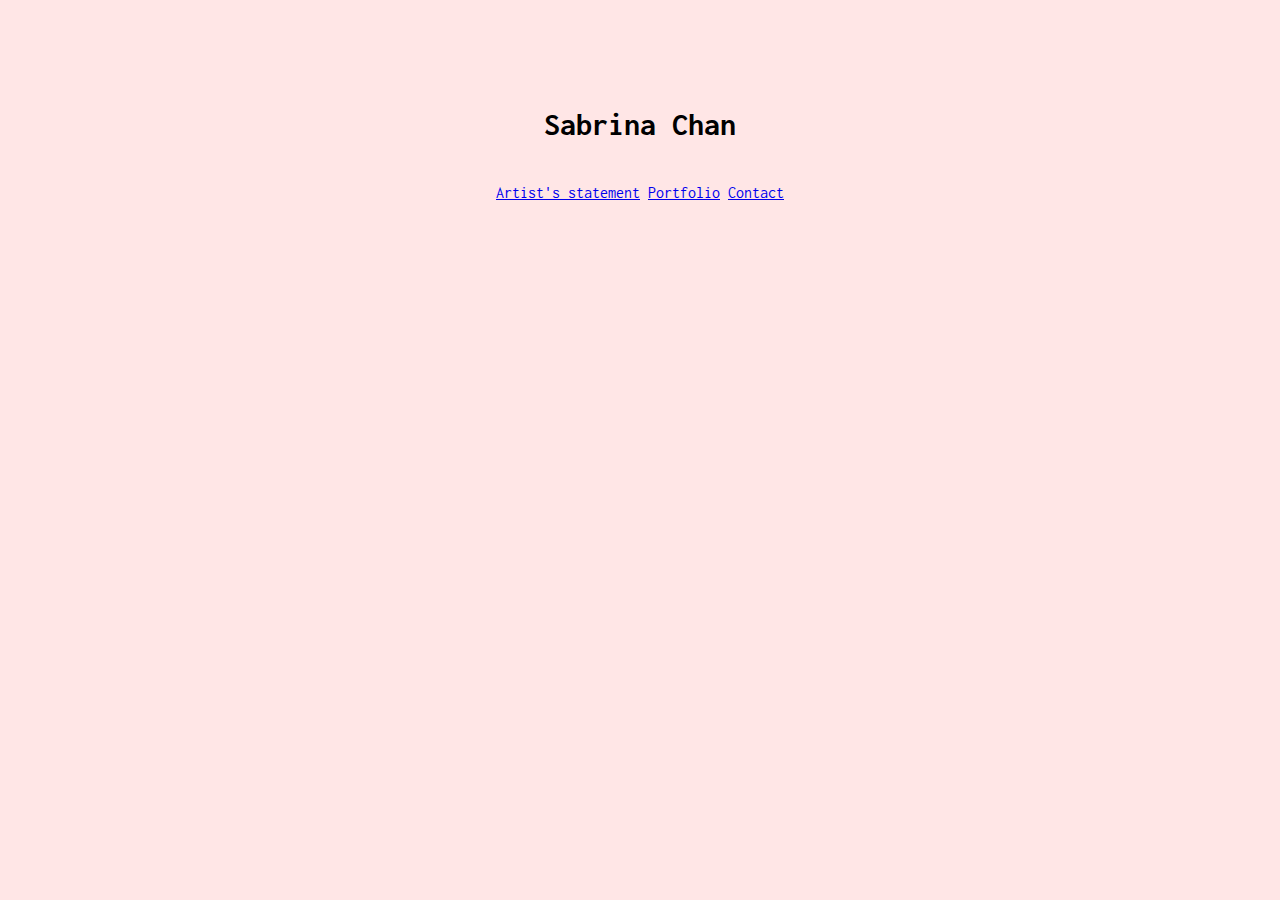
==== index.html @ 7e1d06e2 "Portfolio Items" ====
<!DOCTYPE html>
<html lang="en" dir="ltr">
  <head>
    <meta charset="utf-8">
    <link rel="stylesheet" type="text/css" href="css/main.css">
    <title>Your Name</title>
  </head>
  <body>
  <h1>Sabrina Chan</h1>
  <a href="statement.html">Artist's statement</a>
  <a href="portfolio.html">Portfolio</a>
  <a href="contact.html">Contact</a>
  </body>

</html>
---- css/main.css ----
@import url('https://fonts.googleapis.com/css?family=Inconsolata');

body {
  margin: 30px auto;
  max-width: 1000px;
  font-family: "Helvetica", "Arial", sans-serif;
  line-height: 1.5;
  padding: 30px 20px;
  text-align: center;
  background-color: #ffe6e6;
  font-family: 'Inconsolata', monospace;

}

h1 {
  padding: 20px 0px 10px 0px;
}

/* Centers images */

img {
  display: block;
  margin: 0px auto;
  text-align: center;
}

/* mouse over link */
  a:hover {
      color: hotpink;
    }
    
.portfolio-item {
  margin-top: 60px;
  padding:40px;
  background-color: white;
}

.statement-item {
  margin-top: 60px;
  padding:40px;
  background-color: white;
}
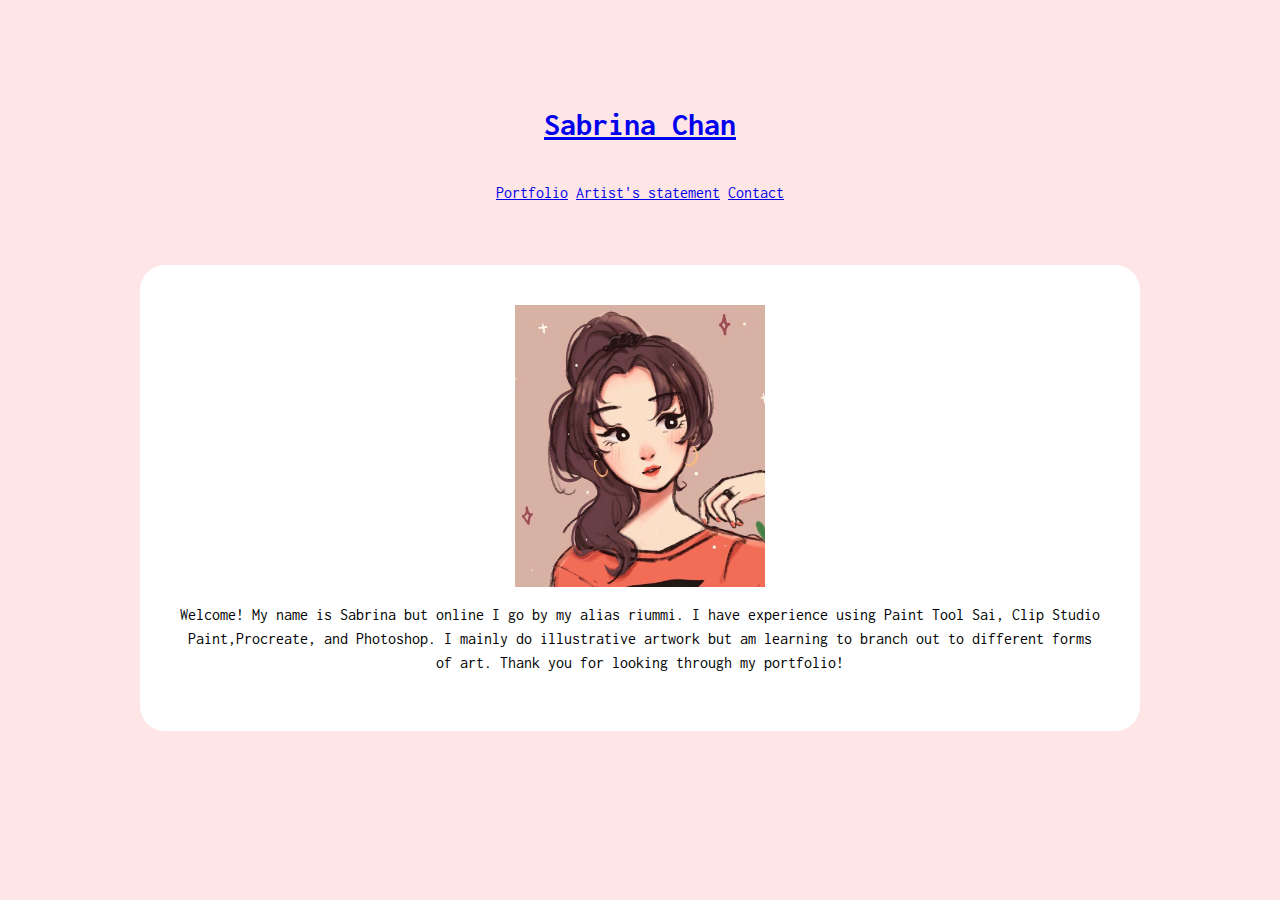
==== commit 2a56eebe: "finishing touches index pg" ====
--- a/index.html
+++ b/index.html
@@ -6,10 +6,21 @@
     <title>Your Name</title>
   </head>
   <body>
-  <h1>Sabrina Chan</h1>
+  <h1> <a href="index.html">Sabrina Chan</a></h1>
+  <a href="portfolio.html">Portfolio</a>
   <a href="statement.html">Artist's statement</a>
-  <a href="portfolio.html">Portfolio</a>
   <a href="contact.html">Contact</a>
+
+  <div class="portfolio-item">
+    <div class="profile-image">
+      <img src="images/profile image.jpg" width="250"></div>
+      <div class="profile-text">
+      <p>Welcome! My name is Sabrina but online I go by my alias riummi. I have experience using Paint Tool Sai, Clip Studio Paint,Procreate, and Photoshop. I mainly do illustrative artwork but am learning to branch out to different forms of art. Thank you for looking through my portfolio!</p>
+
+    </div>
+  </div>
+
+
   </body>
 
 </html>
--- a/css/main.css
+++ b/css/main.css
@@ -29,15 +29,21 @@
   a:hover {
       color: hotpink;
     }
-    
+
 .portfolio-item {
+  border-radius: 25px;
   margin-top: 60px;
   padding:40px;
   background-color: white;
 }
 
 .statement-item {
+  border-radius: 25px;
   margin-top: 60px;
   padding:40px;
   background-color: white;
 }
+
+.profile-image {
+  align: left;
+}
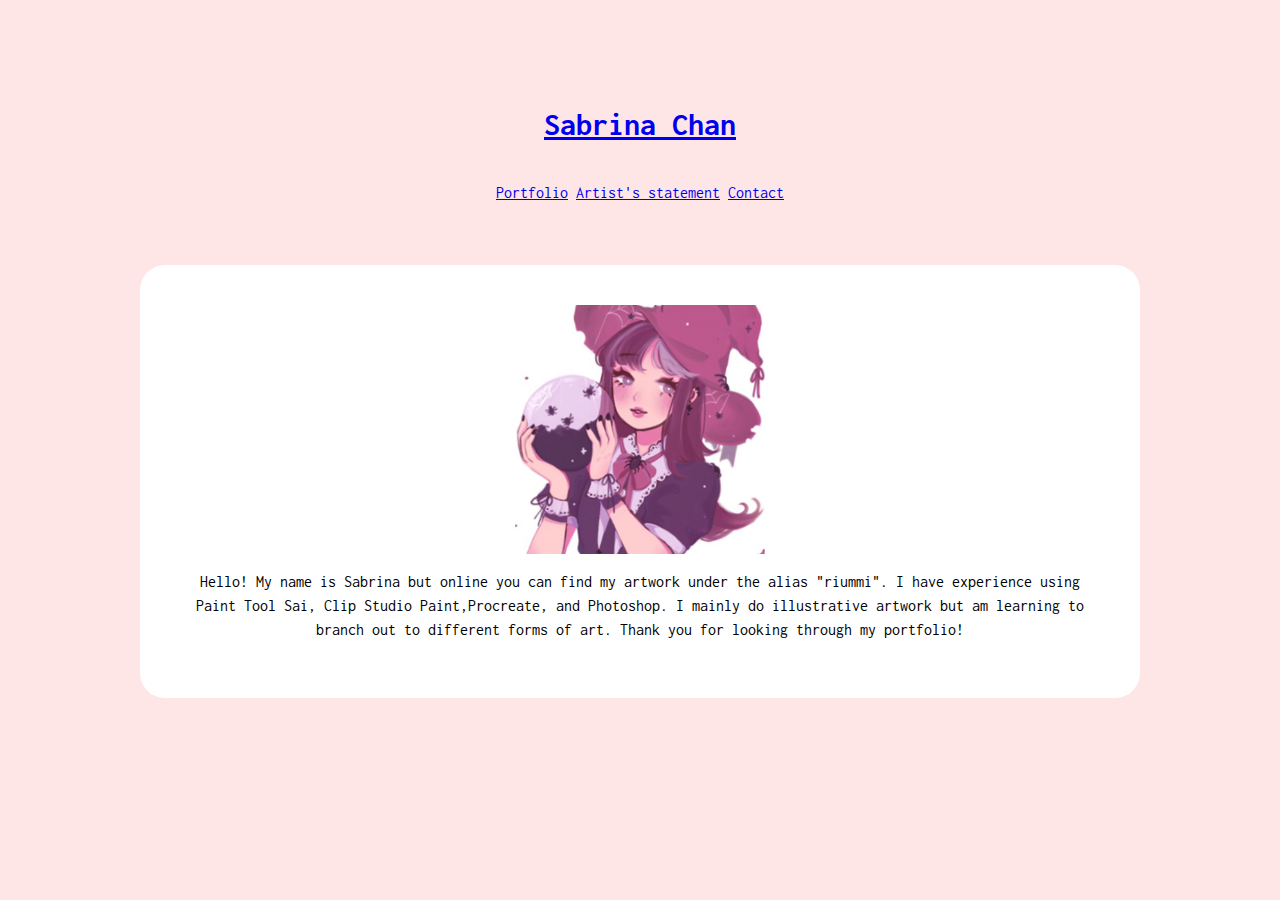
==== commit 138ef31b: "art75" ====
--- a/index.html
+++ b/index.html
@@ -13,9 +13,9 @@
 
   <div class="portfolio-item">
     <div class="profile-image">
-      <img src="images/profile image.jpg" width="250"></div>
+      <img src="images/spidr_pfp.png" width="250"></div>
       <div class="profile-text">
-      <p>Welcome! My name is Sabrina but online I go by my alias riummi. I have experience using Paint Tool Sai, Clip Studio Paint,Procreate, and Photoshop. I mainly do illustrative artwork but am learning to branch out to different forms of art. Thank you for looking through my portfolio!</p>
+      <p>Hello! My name is Sabrina but online you can find my artwork under the alias "riummi". I have experience using Paint Tool Sai, Clip Studio Paint,Procreate, and Photoshop. I mainly do illustrative artwork but am learning to branch out to different forms of art. Thank you for looking through my portfolio!</p>
 
     </div>
   </div>
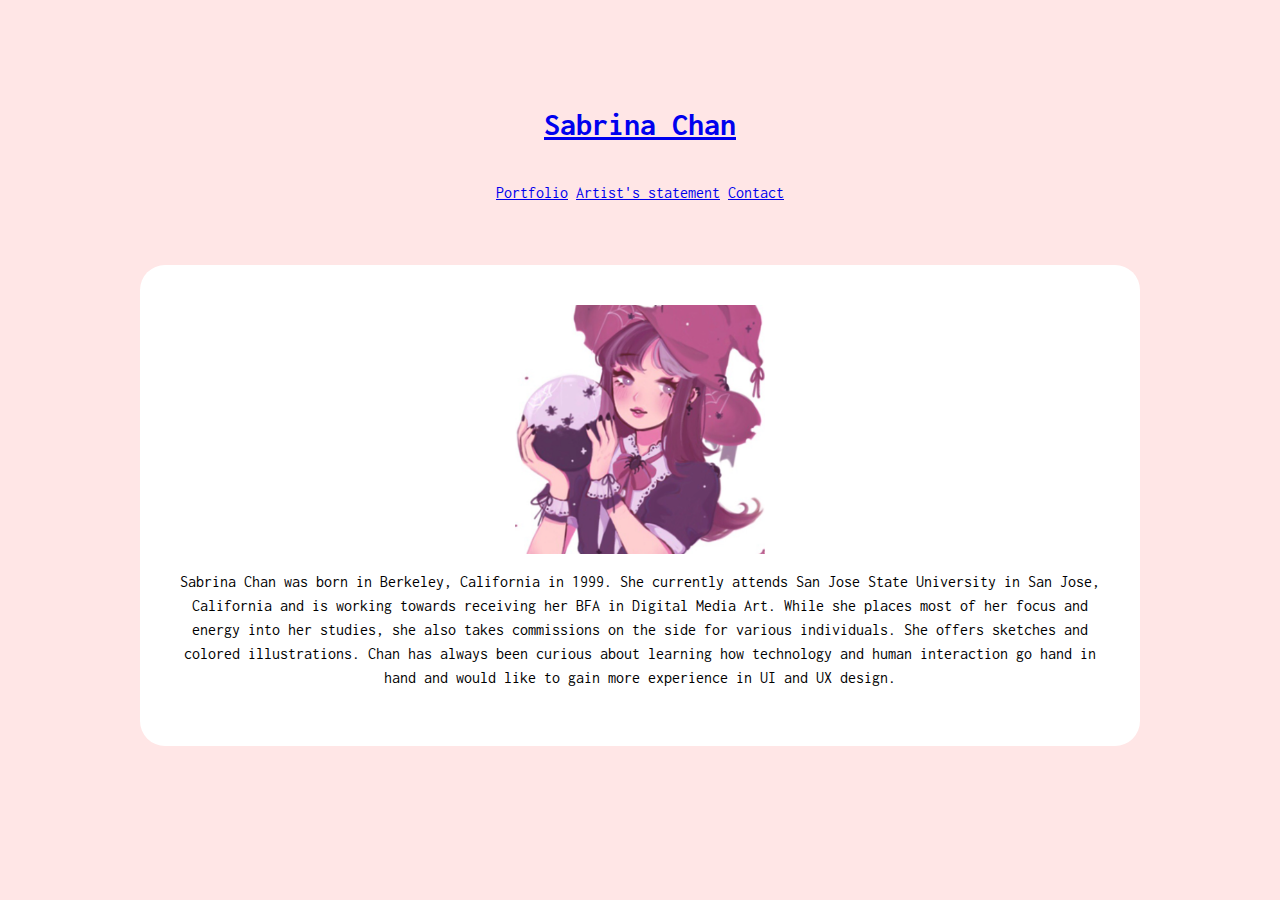
==== commit 96254f0f: "for class" ====
--- a/index.html
+++ b/index.html
@@ -1,11 +1,13 @@
 <!DOCTYPE html>
 <html lang="en" dir="ltr">
-  <head>
-    <meta charset="utf-8">
-    <link rel="stylesheet" type="text/css" href="css/main.css">
-    <title>Your Name</title>
-  </head>
-  <body>
+
+<head>
+  <meta charset="utf-8">
+  <link rel="stylesheet" type="text/css" href="css/main.css">
+  <title>Main</title>
+</head>
+
+<body>
   <h1> <a href="index.html">Sabrina Chan</a></h1>
   <a href="portfolio.html">Portfolio</a>
   <a href="statement.html">Artist's statement</a>
@@ -14,13 +16,15 @@
   <div class="portfolio-item">
     <div class="profile-image">
       <img src="images/spidr_pfp.png" width="250"></div>
-      <div class="profile-text">
-      <p>Hello! My name is Sabrina but online you can find my artwork under the alias "riummi". I have experience using Paint Tool Sai, Clip Studio Paint,Procreate, and Photoshop. I mainly do illustrative artwork but am learning to branch out to different forms of art. Thank you for looking through my portfolio!</p>
+    <div class="profile-text">
+      <p>Sabrina Chan was born in Berkeley, California in 1999. She currently attends San Jose State University in San Jose, California and is working towards receiving her BFA in Digital Media Art. While she places most of her focus and energy into
+        her studies, she also takes commissions on the side for various individuals. She offers sketches and colored illustrations. Chan has always been curious about learning how technology and human interaction go hand in hand and would like to
+        gain more experience in UI and UX design.</p>
 
     </div>
   </div>
 
 
-  </body>
+</body>
 
 </html>
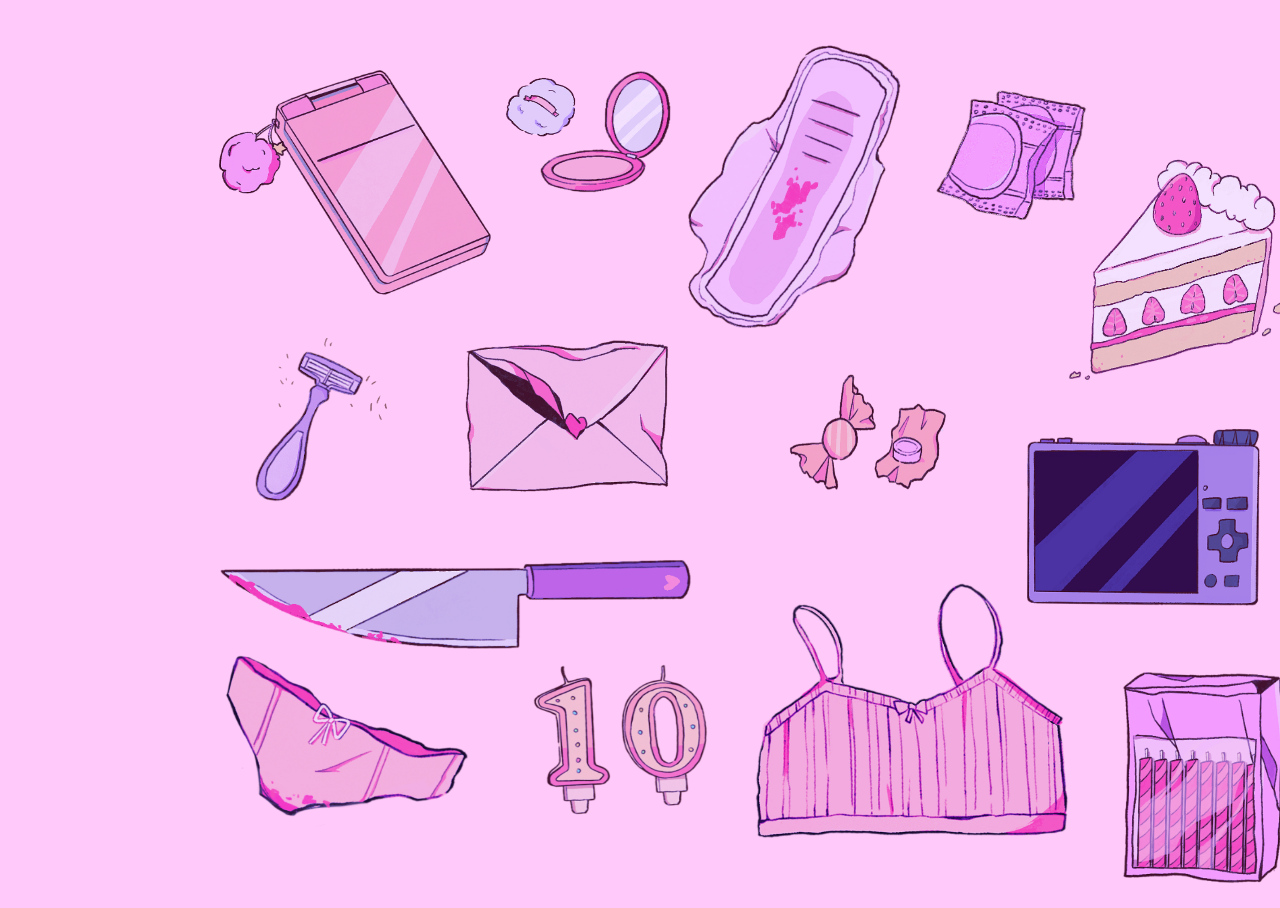
==== commit 1903e3da: "new project" ====
--- a/index.html
+++ b/index.html
@@ -1,30 +1,350 @@
 <!DOCTYPE html>
-<html lang="en" dir="ltr">
-
+<html>
 <head>
-  <meta charset="utf-8">
-  <link rel="stylesheet" type="text/css" href="css/main.css">
-  <title>Main</title>
+  <meta charset="UTF-8">
+  
+      <!-- <script language="javascript" type="text/javascript" src="../lib/p5.clickable.js"></script>
+  <script language="javascript" src="../lib/scenemanager.js"></script>
+  <script language="javascript" src="../lib/p5.sound.js"></script>
+	<script language="javascript" src="../lib/p5.play.js"></script> -->
+
+
+
+  <style>
+
+  body {background-color: #ffc9f9;}
+
+  .center {
+    display: block;
+    margin-left: auto;
+    margin-right: auto;
+    width: 50%;
+  }
+
+
+  .container {
+    position: relative;
+    width: 50%;
+  }
+
+  .phone {
+    display: block;
+    width: 300px;
+    height: 250px;
+    position: absolute;
+    left: 200px;
+    top: 50px;
+  }
+
+  .makeup {
+    display: block;
+    width: 190px;
+    height: 140px;
+    position: absolute;
+    left: 490px;
+    top: 50px;
+  }
+
+  .pad {
+    display: block;
+    width: 270px;
+    height: 340px;
+    position: absolute;
+    left: 650px;
+    top: 20px;
+  }
+
+  .three {
+    display: block;
+    width: 200px;
+    height: 200px;
+    position: absolute;
+    left: 900px;
+    top: 50px;
+  }
+
+  .cake {
+    display: block;
+    width: 270px;
+    height: 260px;
+    position: absolute;
+    left: 1050px;
+    top: 130px;
+  }
+
+  .razor {
+    display: block;
+    width: 170px;
+    height: 190px;
+    position: absolute;
+    left: 230px;
+    top: 320px;
+  }
+
+  .letter {
+    display: block;
+    width: 240px;
+    height: 190px;
+    position: absolute;
+    left: 440px;
+    top: 310px;
+  }
+
+  .candy {
+    display: block;
+    width: 190px;
+    height: 170px;
+    position: absolute;
+    left: 770px;
+    top: 350px;
+  }
+
+  .camera {
+    display: block;
+    width: 270px;
+    height: 220px;
+    position: absolute;
+    left: 1000px;
+    top: 400px;
+  }
+
+  .knife {
+    display: block;
+    width: 500px;
+    height: 140px;
+    position: absolute;
+    left: 200px;
+    top: 530px;
+  }
+
+  .underwear {
+    display: block;
+    width: 280px;
+    height: 200px;
+    position: absolute;
+    left: 200px;
+    top: 630px;
+  }
+
+  .candles {
+    display: block;
+    width: 210px;
+    height: 185px;
+    position: absolute;
+    left: 510px;
+    top: 640px;
+  }
+
+  .one {
+    display: block;
+    width: 350px;
+    height: 290px;
+    position: absolute;
+    left: 730px;
+    top: 560px;
+  }
+
+  .box {
+    display: block;
+    width: 200px;
+    height: 260px;
+    position: absolute;
+    left: 1100px;
+    top: 640px;
+  }
+
+
+  .overlay {
+    position: absolute;
+    top: 0;
+    bottom: 0;
+    left: 0;
+    right: 0;
+    height: 890px;
+    width: 180px;
+    opacity: 0;
+    background-color: rgba(255, 102, 153, 0.6);
+    transition: .5s ease;
+  }
+
+  .overlay2 {
+    position: absolute;
+    top: 0;
+    bottom: 0;
+    left: 1320px;
+    height: 890px;
+    width: 180px;
+    opacity: 0;
+    background-color: rgba(255, 102, 153, 0.6);
+    transition: .5s ease;
+  }
+
+
+  .container:hover .overlay {
+    opacity: 1;
+  }
+
+  .container:hover .overlay2 {
+    opacity: 1;
+  }
+
+  .text {
+    color: white;
+    font-size: 15px;
+    position: absolute;
+    top: 50%;
+    left: 50%;
+    -webkit-transform: translate(-50%, -50%);
+    -ms-transform: translate(-50%, -50%);
+    transform: translate(-50%, -50%);
+    text-align: center;
+  }
+</style>
 </head>
-
 <body>
-  <h1> <a href="index.html">Sabrina Chan</a></h1>
-  <a href="portfolio.html">Portfolio</a>
-  <a href="statement.html">Artist's statement</a>
-  <a href="contact.html">Contact</a>
-
-  <div class="portfolio-item">
-    <div class="profile-image">
-      <img src="images/spidr_pfp.png" width="250"></div>
-    <div class="profile-text">
-      <p>Sabrina Chan was born in Berkeley, California in 1999. She currently attends San Jose State University in San Jose, California and is working towards receiving her BFA in Digital Media Art. While she places most of her focus and energy into
-        her studies, she also takes commissions on the side for various individuals. She offers sketches and colored illustrations. Chan has always been curious about learning how technology and human interaction go hand in hand and would like to
-        gain more experience in UI and UX design.</p>
-
+
+  <div class="container">
+    <img src="assets/two.png" alt="Avatar" class="phone">
+    <div class="overlay">
+      <div class="text">If a child is being or has been sexually abused online, they might:
+
+spend a lot more or a lot less time than usual online, texting, gaming or using social media
+seem distant, upset or angry after using the internet or texting
+be secretive about who they're talking to and what they're doing online or on their mobile phone
+have lots of new phone numbers, texts or email addresses on their mobile phone, laptop or tablet.</div>
+    </div>
+  </div>
+
+  <div class="container">
+    <img src="assets/makeup.png" alt="Avatar" class="makeup">
+    <div class="overlay">
+      <div class="text">Children almost never make up stories about being sexually abused. In fact victims are often revictimized in multiple ways for truthfully asserting they have been sexually abused. Perpetrators usually deny their abusive behavior. Mothers may also have reasons for not acknowledging the sexual abuse.</div>
+    </div>
+  </div>
+
+  <div class="container">
+    <img src="assets/pad.png" alt="Avatar" class="pad">
+    <div class="overlay2">
+      <div class="text">My stepfather was loud and aggressive and our house was overcrowded; this made his cruel behaviour even more unbearable, and it felt impossible to escape from. Also living with us was my step father's sister and husband; he was the first person to sexually abuse me.I still remember flashes of it to this day. At age five, my step uncle took me to the bedroom and assaulted me. There was blood on the bed, and I remember hearing so much shouting.My stepfather called the doctor, but before he arrived, my mother made sure I washed the blood away. It felt like she wanted me to get rid of any trace of what had happened.</div>
+    </div>
+  </div>
+
+  <div class="container">
+    <img src="assets/three.png" alt="Avatar" class="three">
+    <div class="overlay2">
+      <div class="text">she was dressed up “like a whore” and was
+
+ordered to act as a prostitute. She was ordered to hug and kiss the men. The scene was set up and photos taken by her torturers. These photos were spread around [the region], even in the village where Mukinem had been born. The message from the photos was clear: Look at the Prostitute! After that torture, I started continually menstruating for four months, it wouldn't stop. The eighty men who were detained with me started making sanitary pads made out of their clothes and socks and giving them to me</div>
+    </div>
+  </div>
+
+  <div class="container">
+    <img src="assets/cake.png" alt="Avatar" class="cake">
+    <div class="overlay2">
+      <div class="text">As a kid I both loved and hated birthdays. I looked forward to them as a day of cease-fire. Everyone was nice. It was as if someone had pressed pause on our regular life and we magically became a different family for the day.Walking on eggshells to make sure nothing could possibly set my father off.But throughout my birthday, despite, or perhaps because of, everyone’s overt niceness, I could never quite shake the fearful, uneasy feeling gnawing at me. A sinking feeling of dread that the day would soon be over; the magical world would shatter and everyone would be back to normal.</div>
+    </div>
+  </div>
+
+  <div class="container">
+    <img src="assets/razor.png" alt="Avatar" class="razor">
+    <div class="overlay">
+      <div class="text">He would lift up my shirt. He would also check my va-jayjay and make sure I shaved really good, and he would touch it. He was just making sure I shaved so he was just rubbing to
+see if it felt soft.</div>
+    </div>
+  </div>
+
+  <div class="container">
+    <img src="assets/letter.png" alt="Avatar" class="letter">
+    <div class="overlay">
+      <div class="text">All alone I sit and cry
+I wonder why I can't just let myself die
+
+I lay on my bed
+Covering my head
+
+The marks he leaves are red
+But inside I'm already dead
+
+I hope tonight he just falls asleep
+So here in silence I may weep
+Every day I clean and clean
+But he gets more and more mean
+
+He comes to my room
+And I feel I'm doomed
+
+I wish I could run
+Run from what he calls "fun"
+
+But the torture has just begun
+Sometimes I wish I had his gun
+
+I wish I could be alone
+Or just run from home
+
+But home is all I've ever known
+I can never be alone...
+
+He is always there
+Ready to tear
+
+And I'm always here
+Full of tears......
+
+</div>
+    </div>
+  </div>
+
+  <div class="container">
+    <img src="assets/candy.png" alt="Avatar" class="candy">
+    <div class="overlay2">
+      <div class="text">I was trafficked to Wrexham, Cornwall, Plymouth and London and forced to perform sex acts on men there. It wasn't quite a pedophile ring, More an affiliation of abusers who all knew each other. One man would give sweets or cigarettes to children who masturbated him.</div>
+    </div>
+  </div>
+
+  <div class="container">
+    <img src="assets/camera.png" alt="Avatar" class="camera">
+    <div class="overlay2">
+      <div class="text">My father drugged my sodas every night and then unclothed me while I was asleep, touched me and took photos of me. Then later on he would trade them online. He would tape me in the shower without me knowing, would be very “overly friendly” with me, gave me wedgies ALL the time, and tickled me to the point where I cried because it hurt. My father is a sick man and because of his actions he is now spending 50 stacked years in prison. I never will be able to trust my future kids alone with him… and that just tears me up inside.</div>
+    </div>
+  </div>
+
+  <div class="container">
+    <img src="assets/knife.png" alt="Avatar" class="knife">
+    <div class="overlay">
+      <div class="text">During my pregnancy he abused me again and again. Another time I pulled a kitchen knife on him and he laughed, as he knew I would not use it, then he spat in my face. There were times when he was at the hotel with his parents, I would pray that someone would knock on my door and tell me he was dead, rather than face him coming home. I was trapped; the only people I knew were his family. I had no way out.</div>
+    </div>
+  </div>
+
+  <div class="container">
+    <img src="assets/underwear.png" alt="Avatar" class="underwear">
+    <div class="overlay">
+      <div class="text">Gramps put his thingy in my thingy.
+He did my sister too. It hurted and bleeded. </div>
+    </div>
+  </div>
+
+  <div class="container">
+    <img src="assets/candles.png" alt="Avatar" class="candles">
+    <div class="overlay">
+      <div class="text">I was repeatedly molested and raped by my father ever since I could remember. The first time I ever remember him molesting me was when I was 5 years old and we were in the bath and he was cleaning me and he touched my vagina, and then asked me to touch his penis. He would even sneak in my room at night and wake me up to make me sexually interact with him. On my tenth birthday he raped me for the first time, and continued to until I was 12.</div>
+    </div>
+  </div>
+
+  <div class="container">
+    <img src="assets/one.png" alt="Avatar" class="one">
+    <div class="overlay2">
+      <div class="text">When I was 5, my mom got married to this guy. He was cool until one day my mom finally got a job.  He grabbed me by the arm and told me to sit on the couch. I thought I had done something wrong but it turns out my body was in trouble . He made me lay down on the couch and used his fingers first then moved from there. He told me not to tell anyone or he would do it harder next time. This continued until I was 8. I ended up telling my aunt and she called my mom at work. I told her what had been happening to me. </div>
+    </div>
+  </div>
+
+  <div class="container">
+    <img src="assets/box.png" alt="Avatar" class="box">
+    <div class="overlay2">
+      <div class="text"> 1 in 3 girls and 1 in 5 boys will become a victim of child sexual abuse before their 18th birthday.</div>
     </div>
   </div>
 
 
 </body>
-
 </html>
